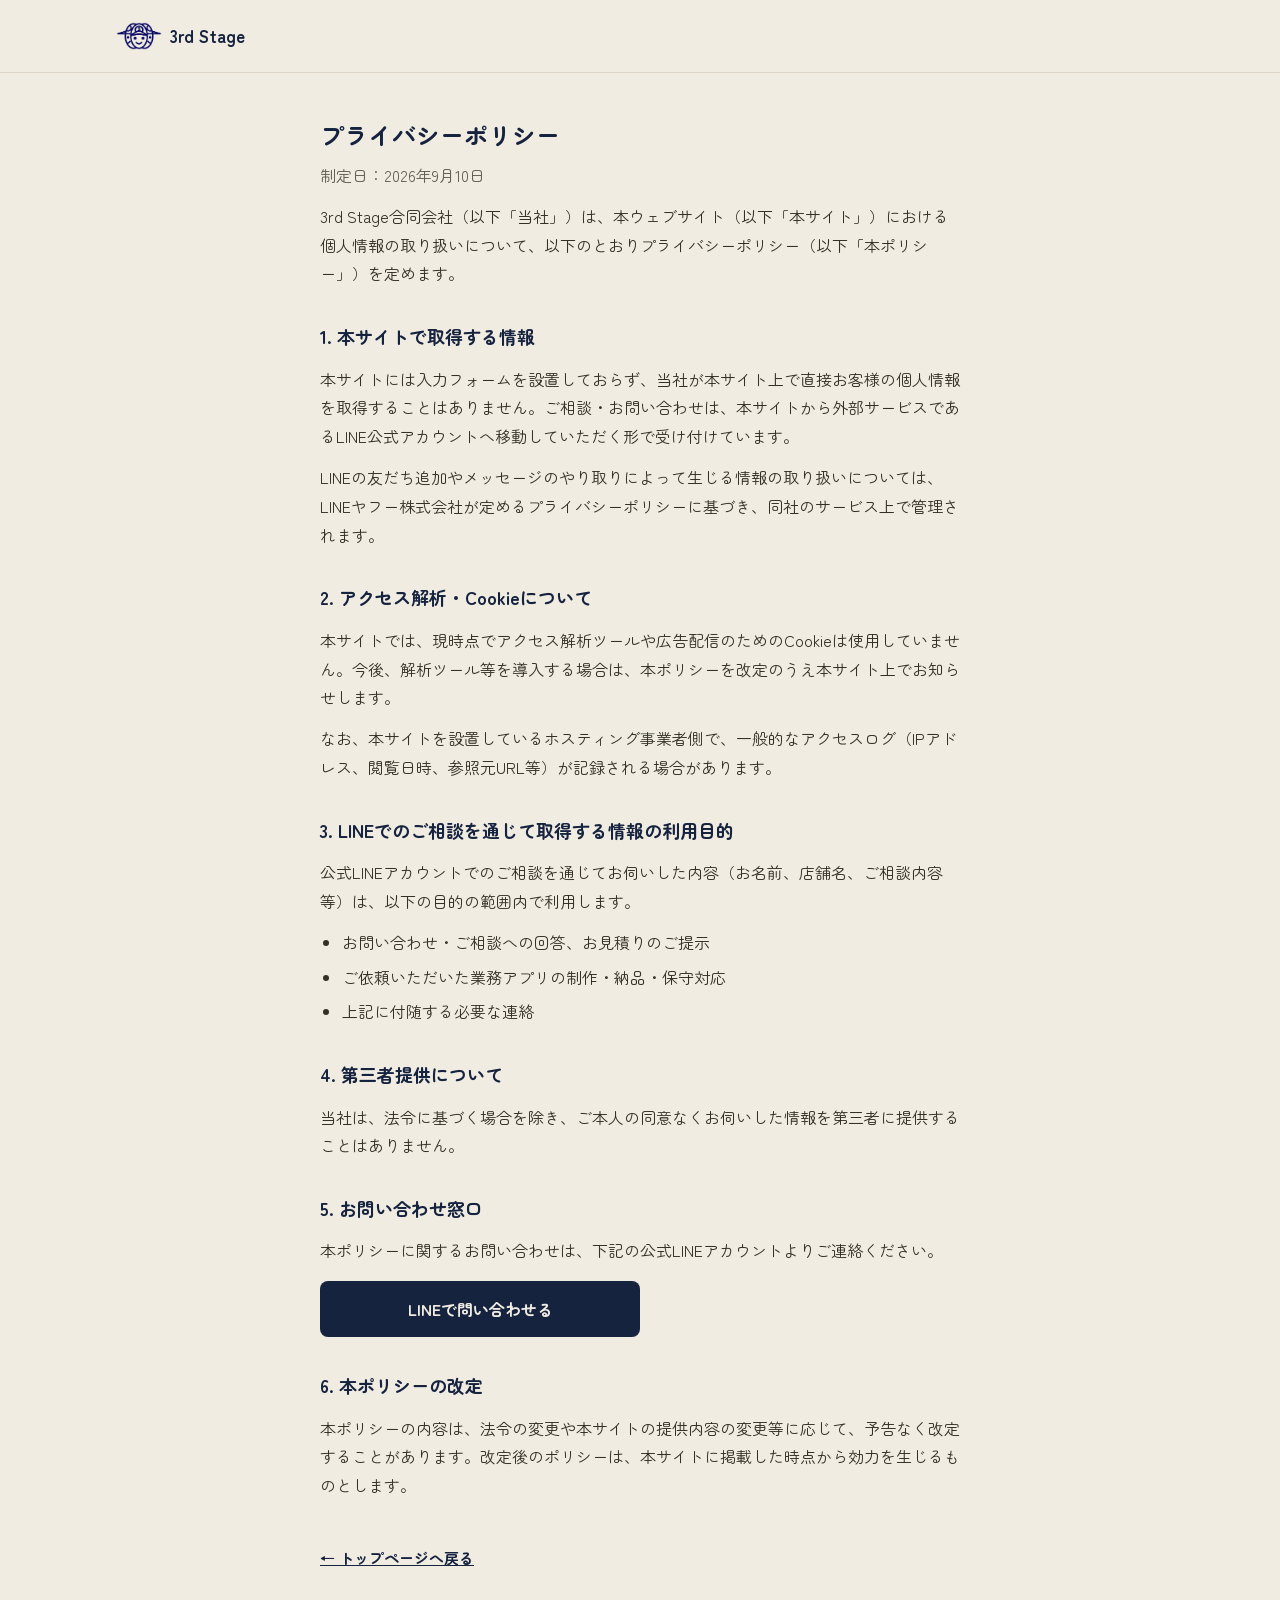
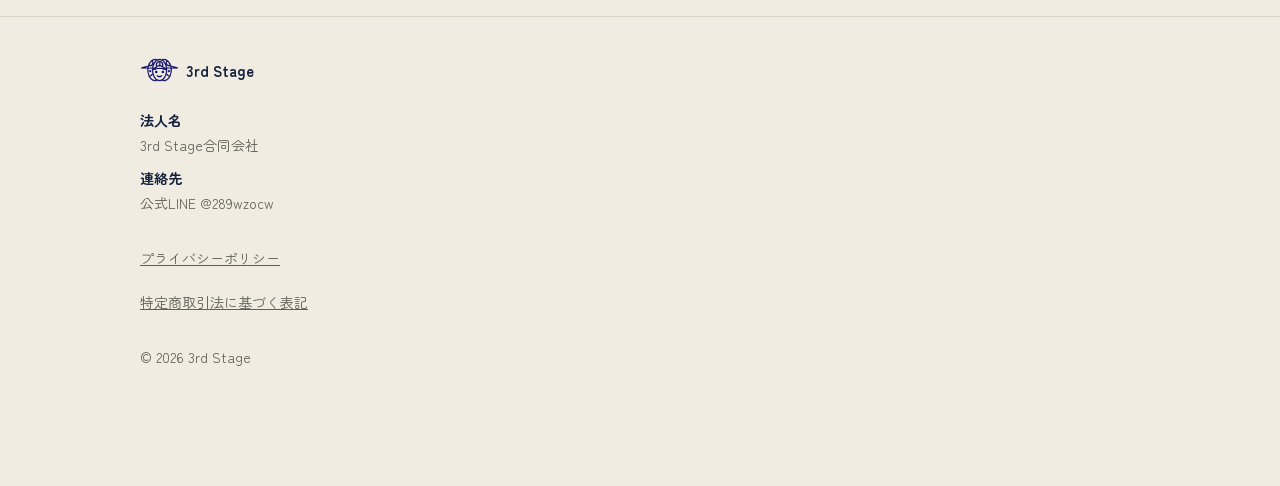
==== site/privacy.html @ 5455c887 "feat: 3rd Stage公式LPを初回公開用に整備 privacy.html・tokushoho.htmlを新規作成し、SNS実URL・LINE公式URL反映後の 残ブロッカーを解消。素材/許諾" ====
<!DOCTYPE html>
<html lang="ja">
<head>
<meta charset="UTF-8">
<meta name="viewport" content="width=device-width, initial-scale=1, viewport-fit=cover">
<title>プライバシーポリシー｜3rd Stage</title>
<meta name="description" content="3rd Stage公式サイトのプライバシーポリシーです。">
<link rel="icon" href="assets/img/favicon-32.png" sizes="32x32">
<link rel="apple-touch-icon" href="assets/img/apple-touch-icon-180.png">
<link rel="preconnect" href="https://fonts.googleapis.com">
<link rel="preconnect" href="https://fonts.gstatic.com" crossorigin>
<link href="https://fonts.googleapis.com/css2?family=Zen+Maru+Gothic:wght@400;500;700&display=swap" rel="stylesheet">
<link rel="stylesheet" href="assets/css/base.css">
<link rel="stylesheet" href="assets/css/style.css">
</head>
<body>

<header class="site-header">
  <div class="header-inner">
    <a href="index.html" class="logo">
      <img src="assets/img/logo-icon.png" alt="3rd Stage" class="logo-icon" width="240" height="146">
      <span class="logo-text">3rd Stage</span>
    </a>
  </div>
</header>

<main>
  <section class="legal-page">
    <div class="container">
      <h1 class="legal-title">プライバシーポリシー</h1>
      <p class="legal-updated">制定日：2026年9月10日</p>

      <p class="legal-lead">3rd Stage合同会社（以下「当社」）は、本ウェブサイト（以下「本サイト」）における個人情報の取り扱いについて、以下のとおりプライバシーポリシー（以下「本ポリシー」）を定めます。</p>

      <h2 class="legal-heading">1. 本サイトで取得する情報</h2>
      <p>本サイトには入力フォームを設置しておらず、当社が本サイト上で直接お客様の個人情報を取得することはありません。ご相談・お問い合わせは、本サイトから外部サービスであるLINE公式アカウントへ移動していただく形で受け付けています。</p>
      <p>LINEの友だち追加やメッセージのやり取りによって生じる情報の取り扱いについては、LINEヤフー株式会社が定めるプライバシーポリシーに基づき、同社のサービス上で管理されます。</p>

      <h2 class="legal-heading">2. アクセス解析・Cookieについて</h2>
      <p>本サイトでは、現時点でアクセス解析ツールや広告配信のためのCookieは使用していません。今後、解析ツール等を導入する場合は、本ポリシーを改定のうえ本サイト上でお知らせします。</p>
      <p>なお、本サイトを設置しているホスティング事業者側で、一般的なアクセスログ（IPアドレス、閲覧日時、参照元URL等）が記録される場合があります。</p>

      <h2 class="legal-heading">3. LINEでのご相談を通じて取得する情報の利用目的</h2>
      <p>公式LINEアカウントでのご相談を通じてお伺いした内容（お名前、店舗名、ご相談内容等）は、以下の目的の範囲内で利用します。</p>
      <ul class="legal-list">
        <li>お問い合わせ・ご相談への回答、お見積りのご提示</li>
        <li>ご依頼いただいた業務アプリの制作・納品・保守対応</li>
        <li>上記に付随する必要な連絡</li>
      </ul>

      <h2 class="legal-heading">4. 第三者提供について</h2>
      <p>当社は、法令に基づく場合を除き、ご本人の同意なくお伺いした情報を第三者に提供することはありません。</p>

      <h2 class="legal-heading">5. お問い合わせ窓口</h2>
      <p>本ポリシーに関するお問い合わせは、下記の公式LINEアカウントよりご連絡ください。</p>
      <a href="https://lin.ee/VlXBZzh" class="btn-primary legal-cta" target="_blank" rel="noopener">LINEで問い合わせる</a>

      <h2 class="legal-heading">6. 本ポリシーの改定</h2>
      <p>本ポリシーの内容は、法令の変更や本サイトの提供内容の変更等に応じて、予告なく改定することがあります。改定後のポリシーは、本サイトに掲載した時点から効力を生じるものとします。</p>

      <a href="index.html" class="legal-back">← トップページへ戻る</a>
    </div>
  </section>
</main>

<footer id="company">
  <div class="container">
    <div class="footer-logo">
      <img src="assets/img/logo-icon.png" alt="" width="240" height="146">
      <span>3rd Stage</span>
    </div>
    <dl class="footer-company">
      <dt>法人名</dt><dd>3rd Stage合同会社</dd>
      <dt>連絡先</dt><dd>公式LINE @289wzocw</dd>
    </dl>
    <div class="footer-legal">
      <a href="privacy.html">プライバシーポリシー</a>
      <a href="tokushoho.html">特定商取引法に基づく表記</a>
    </div>
    <p>&copy; 2026 3rd Stage</p>
  </div>
</footer>

</body>
</html>
---- site/assets/css/base.css ----
/* ===========================================================
   3rd Stage 公式LP - base.css
   リセット / CSS変数（配色・書体・余白・部品の規則）

   配色はLP専用の例外設定。3rd Stage全体のブランドカラー
   （紺 #1A1A6E / 生成り白 #FBFAF6）とは異なる。ロゴ画像自体は
   原本の #1A1A6E のまま（意図的な選択。詳細は CLAUDE.md 参照）。

   余白・書体階層・部品の規則（角丸8px等）は design canvas の
   採用案（B案）に基づく。
   =========================================================== */

:root {
  /* ---- LP専用配色 ---- */
  --color-navy: #16233F;
  --color-cream: #F0ECE2;
  --color-text: #333127;
  --color-text-sub: #5f5f57;
  --color-border: #ddd6c8;
  --color-border-soft: #eae5d8;
  --color-emphasis-bg: #e6e0d1;
  --color-invert-bg: var(--color-navy);
  --color-invert-text: var(--color-cream);
  --color-placeholder-bg: #e3ded0;
  --color-placeholder-border: #b9b2a0;
  --color-placeholder-text: #9a917c;
  --color-todo-bg: #fff3c4;
  --color-todo-text: #6b5400;
  --color-link-hover: #0d1730;

  /* ---- 書体 ---- */
  --font: 'Zen Maru Gothic', 'Hiragino Maru Gothic ProN', 'Noto Sans JP', sans-serif;

  /* ---- 余白・部品の規則（design canvas B案） ---- */
  --radius: 8px;
  --space-section: 44px;
  --header-h: 56px;
  --header-h-pc: 72px;
  --follow-h: 76px;
  --max-width: 1080px;
  --safe-top: env(safe-area-inset-top, 0px);
  --safe-bottom: env(safe-area-inset-bottom, 0px);
}

* { box-sizing: border-box; }
html { -webkit-text-size-adjust: 100%; }

body {
  margin: 0;
  font-family: var(--font);
  color: var(--color-text);
  background: var(--color-cream);
  font-size: 16px;
  line-height: 1.8;
  -webkit-font-smoothing: antialiased;
}

img { max-width: 100%; display: block; }
a { color: inherit; text-decoration: none; }
a:hover { color: var(--color-link-hover); }
ul { margin: 0; padding: 0; list-style: none; }
h1, h2, h3, p, dl, dd { margin: 0; }
button { font-family: inherit; cursor: pointer; background: none; border: none; padding: 0; }

.container {
  max-width: var(--max-width);
  margin: 0 auto;
  padding: 0 20px;
}

@media (min-width: 768px) {
  .container { padding: 0 40px; }
}

/* ---- 汎用部品 ---- */
.section-heading {
  font-size: 22px;
  font-weight: 700;
  line-height: 1.5;
  color: var(--color-navy);
  margin-bottom: 28px;
}

.placeholder-box {
  background: var(--color-placeholder-bg);
  border: 1px dashed var(--color-placeholder-border);
  border-radius: var(--radius);
  color: var(--color-placeholder-text);
  display: flex;
  align-items: center;
  justify-content: center;
  text-align: center;
  font-size: 13px;
  line-height: 1.6;
  padding: 8px;
  width: 100%;
}
.ratio-16-10 { aspect-ratio: 16 / 10; }
.ratio-4-3 { aspect-ratio: 4 / 3; }
.ratio-1-1 { aspect-ratio: 1 / 1; border-radius: 50%; }

.todo {
  display: inline-block;
  background: var(--color-todo-bg);
  color: var(--color-todo-text);
  font-size: 11px;
  font-weight: 700;
  padding: 1px 6px;
  border-radius: 3px;
  margin: 0 2px;
  vertical-align: middle;
}

.btn-primary {
  display: flex;
  align-items: center;
  justify-content: center;
  width: 100%;
  height: 56px;
  background: var(--color-navy);
  color: var(--color-cream);
  font-size: 16px;
  font-weight: 700;
  border: none;
  border-radius: var(--radius);
  text-align: center;
  line-height: 1.4;
  padding: 8px 16px;
}
.btn-primary:hover { color: var(--color-cream); background: var(--color-link-hover); }
.btn-primary .btn-note { font-size: 12px; font-weight: 500; }

.btn-sub-note {
  text-align: center;
  font-size: 15px;
  color: var(--color-text-sub);
  margin-top: 10px;
}
---- site/assets/css/style.css ----
/* ===========================================================
   3rd Stage 公式LP - style.css
   セクション別スタイル（SP基準 375px〜430px／PCは768px以上）
   =========================================================== */

section { scroll-margin-top: calc(var(--header-h) + var(--safe-top) + 8px); }

/* ===== 0. ヘッダー ===== */
header.site-header {
  position: sticky;
  top: 0;
  z-index: 100;
  background: var(--color-cream);
  border-bottom: 1px solid var(--color-border);
  padding-top: var(--safe-top);
}
.header-inner {
  max-width: var(--max-width);
  margin: 0 auto;
  height: var(--header-h);
  padding: 0 16px;
  display: flex;
  align-items: center;
  justify-content: space-between;
}
.logo {
  display: flex;
  align-items: center;
  gap: 8px;
  padding: 8px 0;
  min-height: 44px;
}
.logo-icon { height: 28px; width: auto; display: block; }
.logo-text { font-size: 17px; font-weight: 700; color: var(--color-navy); }

.menu-btn {
  display: flex;
  align-items: center;
  gap: 4px;
  min-width: 44px;
  min-height: 44px;
  padding: 8px 10px;
  border: 1px solid var(--color-border);
  border-radius: 6px;
  font-size: 14px;
  font-weight: 700;
  color: var(--color-navy);
}
.menu-btn svg { display: block; }

.pc-nav { display: none; }
.pc-nav ul { display: flex; align-items: center; gap: 28px; }
.pc-nav a { font-size: 15px; font-weight: 500; }
.pc-cta {
  display: none;
  align-items: center;
  justify-content: center;
  height: 40px;
  padding: 0 20px;
  background: var(--color-navy);
  color: var(--color-cream);
  border-radius: 6px;
  font-weight: 700;
  font-size: 14px;
}
.pc-cta:hover { color: var(--color-cream); background: var(--color-link-hover); }

/* モバイルメニュー：全画面オーバーレイ */
.mobile-menu {
  position: fixed;
  inset: 0;
  background: var(--color-cream);
  z-index: 200;
  padding-top: calc(var(--safe-top) + var(--header-h));
  padding-bottom: var(--safe-bottom);
  display: none;
  flex-direction: column;
}
.mobile-menu.open { display: flex; }
/* モバイルメニュー表示中は背面のスクロールを止める */
body.menu-open-lock { overflow: hidden; overscroll-behavior: none; }
.mobile-menu-close {
  position: absolute;
  top: calc(var(--safe-top) + 8px);
  right: 16px;
  min-width: 44px;
  min-height: 44px;
  border: 1px solid var(--color-border);
  border-radius: 6px;
  font-size: 20px;
  color: var(--color-navy);
}
.mobile-menu nav { flex: 1; overflow-y: auto; }
.mobile-menu nav a {
  display: flex;
  align-items: center;
  height: 56px;
  padding: 0 24px;
  border-bottom: 1px solid var(--color-border);
  font-size: 17px;
  font-weight: 700;
  color: var(--color-navy);
}
.mobile-menu .cta-wrap { padding: 20px 24px; }

/* ===== 1. ファーストビュー ===== */
#fv { padding: var(--space-section) 0; background: var(--color-cream); }
.fv-kicker { font-size: 15px; color: var(--color-navy); font-weight: 700; margin-bottom: 14px; }
.fv-main {
  font-size: 27px;
  font-weight: 700;
  line-height: 1.5;
  color: var(--color-navy);
  margin-bottom: 22px;
}
.fv-sub { font-size: 16px; line-height: 1.8; color: var(--color-text); margin-bottom: 22px; }
.fv-sub p { margin-bottom: 14px; }
.fv-sub p:last-child { margin-bottom: 0; }
.fv-emphasis {
  margin-top: 22px;
  border: 1px solid var(--color-navy);
  border-radius: var(--radius);
  padding: 14px 22px;
  text-align: center;
  font-size: 16px;
  font-weight: 700;
  color: var(--color-navy);
  line-height: 1.5;
}
.fv-visual { margin-top: 32px; }
.phone-frame {
  max-width: 260px;
  margin: 0 auto;
  border: 3px solid var(--color-navy);
  border-radius: 22px;
  padding: 10px;
  height: 300px;
  overflow: hidden;
  position: relative;
}
.phone-frame .placeholder-box { height: 380px; } /* 下端で切れて見えるよう枠より大きくする */

/* ===== 2. 信頼バー ===== */
#trust {
  background: var(--color-navy);
  color: var(--color-cream);
  padding: 22px 0;
}
.trust-grid {
  display: grid;
  grid-template-columns: 1fr 1fr;
  gap: 1px;
  background: rgba(240,236,226,0.2);
  border: 1px solid rgba(240,236,226,0.2);
}
.trust-cell {
  background: var(--color-navy);
  padding: 18px 10px;
  text-align: center;
  font-size: 14px;
  font-weight: 700;
  line-height: 1.5;
  display: flex;
  align-items: center;
  justify-content: center;
  min-height: 76px;
}
/* 実数字（制作アプリ数・導入店舗数）が未確定の間、確定済み2項目のみを中央寄せ2カラムで表示。
   デスクトップの4カラム上書き（本ファイル後方のメディアクエリ）より優先させるため複合セレクタで詳細度を上げる */
.trust-grid.trust-grid--2 { grid-template-columns: repeat(2, 1fr); max-width: 480px; margin: 0 auto; }

/* ===== 3. お困りごと ===== */

#trouble { padding: var(--space-section) 0; background: var(--color-cream); }
.trouble-group { margin-bottom: 36px; }
.trouble-group:last-child { margin-bottom: 0; }
.trouble-group-heading {
  font-size: 17px;
  font-weight: 700;
  color: var(--color-navy);
  border-left: 4px solid var(--color-navy);
  padding-left: 14px;
  margin-bottom: 22px;
  line-height: 1.5;
}
.trouble-card {
  border: 1px solid var(--color-border);
  border-radius: var(--radius);
  padding: 16px;
  margin-bottom: 12px;
}
.trouble-card:last-child { margin-bottom: 0; }
.trouble-card-title {
  font-size: 18px;
  font-weight: 700;
  color: var(--color-navy);
  margin-bottom: 8px;
  line-height: 1.5;
}
.trouble-card-body {
  font-size: 16px;
  color: var(--color-text);
  line-height: 1.7;
}
.trouble-card-divider { border-top: 1px solid var(--color-border-soft); margin: 8px 0; }

/* ===== 3.5 ビフォーアフター（新規追加。全14ブロック構成の後に差し込んだ拡張ブロック） ===== */
#before-after { padding: var(--space-section) 0; background: var(--color-cream); }
/* #case の .case-flex はSPで縦積みになる仕様のため流用せず、SPでも横並びを保つ専用クラスにする */
/* 1行目：これまで／(矢印用の空白セル)／いまは　2行目：画像＋キャプション／矢印／画像＋キャプション
   矢印セルを2行目で画像の高さに揃えるため、align-items:centerで行ごとに中央寄せする */
/* 列幅を1frにすると画像同士が離れて見えるため、コンテンツ幅に合わせて中央寄せする */
.ba-flex { display: grid; grid-template-columns: auto auto auto; justify-content: center; align-items: center; gap: 8px 10px; }
.ba-block { text-align: center; }
.ba-arrow { text-align: center; font-size: 20px; color: var(--color-navy); }
.ba-visual { max-width: 130px; margin: 0 auto 8px; border-radius: var(--radius); }
.ba-label { font-size: 15px; font-weight: 700; color: var(--color-navy); text-align: center; }
.ba-caption { font-size: 15px; color: var(--color-text); line-height: 1.5; }
.ba-closing { text-align: center; font-weight: 700; color: var(--color-navy); margin-top: 28px; font-size: 32px; line-height: 1.4; }

/* ===== 4. できること ===== */
#service { padding: var(--space-section) 0; background: var(--color-emphasis-bg); }
.service-item { margin-bottom: 32px; }
.service-item:last-child { margin-bottom: 0; }
.service-title { font-size: 20px; font-weight: 700; color: var(--color-navy); margin-bottom: 8px; line-height: 1.5; }
.service-body { font-size: 16px; color: var(--color-text); margin-bottom: 14px; line-height: 1.7; }
.service-item.emphasis {
  border: 2px solid var(--color-navy);
  border-radius: var(--radius);
  padding: 20px;
  background: var(--color-cream);
}
.service-item.emphasis .service-title { font-size: 21px; }

/* ---- アプリ画面モックアップ（iPhone実機風） ---- */
.app-shot-stage {
  display: flex;
  align-items: center;
  justify-content: center;
  gap: 14px;
  background: var(--color-cream);
  border: 1px solid var(--color-border);
  border-radius: var(--radius);
  padding: 20px 12px;
  width: 100%;
}
.device-frame {
  position: relative;
  height: 340px;
  aspect-ratio: 1206 / 2622;
  border: 3px solid var(--color-navy);
  border-radius: 24px;
  overflow: hidden;
  background: var(--color-navy);
  box-shadow: 0 6px 14px rgba(22, 35, 63, 0.2);
  flex-shrink: 0;
}
.device-frame::before {
  content: "";
  position: absolute;
  top: 6px;
  left: 50%;
  transform: translateX(-50%);
  width: 36%;
  height: 5%;
  background: var(--color-navy);
  border-radius: 999px;
  z-index: 2;
}
.device-frame img {
  width: 100%;
  height: 100%;
  object-fit: cover;
  display: block;
}
.app-shot-stage.two-up .device-frame { height: 300px; }

@media (min-width: 768px) {
  .device-frame { height: 400px; }
  .app-shot-stage.two-up .device-frame { height: 340px; }
}

/* ===== 5. 導入事例 ===== */
#case { padding: var(--space-section) 0; background: var(--color-cream); }
.case-store { font-size: 15px; color: var(--color-text-sub); margin-bottom: 24px; }
.case-block { margin-bottom: 8px; }
.case-label { font-size: 15px; font-weight: 700; color: var(--color-navy); margin-bottom: 8px; }
.case-text { font-size: 16px; color: var(--color-text); margin-top: 8px; line-height: 1.7; }
.case-arrow { text-align: center; font-size: 24px; margin: 16px 0; color: var(--color-navy); }
.case-voice {
  margin-top: 24px;
  border: 1px solid var(--color-border);
  border-radius: var(--radius);
  padding: 16px;
  font-size: 16px;
  font-style: normal;
  color: var(--color-text);
  position: relative;
}
.case-voice .who { display: block; text-align: right; margin-top: 8px; font-style: normal; font-size: 15px; color: var(--color-text-sub); }

/* ===== 6. 中間CTA ===== */
#mid-cta { background: var(--color-navy); padding: 32px 0; }
#mid-cta .mid-cta-container { max-width: 480px; }
#mid-cta .btn-primary { background: var(--color-cream); color: var(--color-navy); }
#mid-cta .btn-primary:hover { background: #fff; }
#mid-cta .btn-sub-note { color: rgba(240,236,226,0.75); }

/* ===== 7. 制作実績 ===== */
#works { padding: var(--space-section) 0; background: var(--color-cream); }
.works-grid { display: grid; grid-template-columns: 1fr; gap: 0; }
.works-item { display: flex; flex-direction: column; margin-bottom: 20px; border: 1px solid var(--color-border); border-radius: var(--radius); overflow: hidden; }
.works-item:last-child { margin-bottom: 0; }
.works-item .placeholder-box { border-radius: 0; border-width: 0 0 1px; }
.works-body { padding: 12px 14px; }
.works-name { font-size: 16px; font-weight: 700; color: var(--color-navy); margin-bottom: 4px; }
.works-desc { font-size: 15px; color: var(--color-text-sub); margin-bottom: 8px; }
.works-tag {
  display: inline-block;
  font-size: 11px;
  border: 1px solid var(--color-border);
  padding: 2px 8px;
  border-radius: 12px;
  color: var(--color-text-sub);
}

/* ===== 8. 選ばれる理由 ===== */
#reasons { padding: var(--space-section) 0; background: var(--color-emphasis-bg); }
.reason-item { padding: 16px 0; border-bottom: 1px solid var(--color-border); }
.reason-item:first-child { padding-top: 0; }
.reason-item:last-child { border-bottom: none; padding-bottom: 0; }
.reason-title { font-size: 18px; font-weight: 700; color: var(--color-navy); margin-bottom: 6px; line-height: 1.5; }
.reason-body { font-size: 16px; color: var(--color-text); }

/* ===== 9. 流れ + 料金 ===== */
#flow { padding: var(--space-section) 0; background: var(--color-cream); }
.flow-step { display: flex; gap: 14px; padding-bottom: 24px; position: relative; }
.flow-step:not(:last-child)::before {
  content: "";
  position: absolute;
  left: 17px;
  top: 40px;
  bottom: 0;
  width: 2px;
  background: var(--color-border);
}
.flow-num {
  flex: none;
  width: 36px;
  height: 36px;
  border-radius: 50%;
  background: var(--color-navy);
  color: var(--color-cream);
  display: flex;
  align-items: center;
  justify-content: center;
  font-weight: 700;
  font-size: 15px;
}
.flow-title { font-size: 16px; font-weight: 700; color: var(--color-navy); margin-bottom: 4px; }
.flow-body { font-size: 16px; color: var(--color-text); line-height: 1.7; }
.flow-emphasis {
  margin-top: 10px;
  border: 1px solid var(--color-navy);
  border-radius: var(--radius);
  background: var(--color-emphasis-bg);
  padding: 10px 14px;
  font-size: 15px;
  font-weight: 700;
  color: var(--color-navy);
}
.price-box {
  margin-top: 8px;
  border: 2px solid var(--color-navy);
  border-radius: var(--radius);
  padding: 20px;
}
.price-heading { font-size: 17px; font-weight: 700; color: var(--color-navy); margin-bottom: 12px; }
.price-body { font-size: 16px; color: var(--color-text); line-height: 1.8; }
.price-body .strong-line { display: block; margin-top: 10px; font-weight: 700; color: var(--color-navy); }

/* ===== 10. よくあるご質問 ===== */
#faq { padding: var(--space-section) 0; background: var(--color-cream); }
.faq-item { padding: 18px 0; border-bottom: 1px solid var(--color-border); }
.faq-item:first-child { padding-top: 0; }
.faq-item:last-child { border-bottom: none; }
.faq-item.emphasis { border: 2px solid var(--color-navy); border-radius: var(--radius); background: var(--color-emphasis-bg); padding: 18px 16px; margin: 8px 0; }
.faq-q { display: flex; gap: 10px; font-size: 17px; font-weight: 700; color: var(--color-navy); margin-bottom: 10px; line-height: 1.5; }
.faq-q .badge {
  flex: none;
  width: 26px; height: 26px;
  border-radius: 50%;
  background: var(--color-navy);
  color: var(--color-cream);
  font-size: 13px;
  display: flex; align-items: center; justify-content: center;
}
.faq-a { font-size: 16px; color: var(--color-text); line-height: 1.8; padding-left: 36px; }
.faq-a strong { color: var(--color-navy); }

/* ===== 11. 私たちについて ===== */
#about { padding: var(--space-section) 0; background: var(--color-cream); }
.member-item { display: flex; gap: 16px; padding: 16px 0; border-bottom: 1px solid var(--color-border); align-items: flex-start; }
.member-item:first-child { padding-top: 0; }
.member-item:last-child { border-bottom: none; }
.member-photo { flex: none; width: 80px; }
.member-body { flex: 1; }
.member-role { font-size: 14px; font-weight: 700; color: var(--color-navy); margin-bottom: 2px; }
.member-name { font-size: 16px; font-weight: 700; color: var(--color-navy); margin-bottom: 6px; }
/* ふりがな部分だけ改行禁止にし、単語の途中（例:「しょうへ／い」）で折り返されるのを防ぐ。
   name全体をnowrapにすると375px幅で横あふれするため、ふりがな単位のみに限定する */
.member-kana { display: inline-block; white-space: nowrap; font-size: 13px; font-weight: 500; color: var(--color-text-sub); }
.member-quote { font-size: 16px; color: var(--color-text); line-height: 1.7; }

/* ===== 12. 最終CTA ===== */
#final-cta { background: var(--color-navy); color: var(--color-cream); padding: 48px 0; }
.final-heading { font-size: 22px; font-weight: 700; line-height: 1.5; margin-bottom: 16px; }
.final-body { font-size: 16px; line-height: 1.8; margin-bottom: 24px; color: rgba(240,236,226,0.85); }
#final-cta .btn-primary { background: var(--color-cream); color: var(--color-navy); }
#final-cta .final-cta-btn { max-width: 320px; }
#final-cta .btn-primary:hover { background: #fff; }
#final-cta .btn-sub-note { color: rgba(240,236,226,0.75); }
.final-qr { display: none; }

/* ===== 13. フッター ===== */
/* SPでは追従CTAバー（14章）が著作権表記に重ならないよう、バーの実高さ分を下部に確保する */
footer { padding: 40px 0 calc(40px + var(--safe-bottom) + var(--follow-h)); border-top: 1px solid var(--color-border); background: var(--color-cream); font-size: 14px; color: var(--color-text-sub); }
.footer-logo { display: flex; align-items: center; gap: 8px; margin-bottom: 24px; }
.footer-logo img { height: 24px; width: auto; }
.footer-logo span { font-weight: 700; font-size: 15px; color: var(--color-navy); }
.footer-company dt { font-weight: 700; color: var(--color-navy); margin-top: 8px; }
.footer-company dt:first-child { margin-top: 0; }
.footer-nav { margin: 24px 0; display: flex; flex-wrap: wrap; gap: 4px 16px; }
.footer-nav a { display: flex; align-items: center; min-height: 44px; }
.footer-nav a:hover { text-decoration: underline; }
.footer-legal { margin: 20px 0; }
.footer-legal a { display: flex; align-items: center; min-height: 44px; text-decoration: underline; }
.footer-sns { display: flex; gap: 10px; margin-bottom: 20px; }
.footer-sns a {
  width: 44px; height: 44px;
  border: 1px solid var(--color-border);
  border-radius: 50%;
  display: flex; align-items: center; justify-content: center;
  color: var(--color-navy);
}
.footer-sns .sns-label {
  position: absolute;
  width: 1px; height: 1px;
  overflow: hidden;
  clip: rect(0 0 0 0);
  white-space: nowrap;
}

/* ===== 14. 追従CTAバー（モバイルのみ） ===== */
#follow-bar {
  position: fixed;
  left: 0; right: 0; bottom: 0;
  z-index: 90;
  background: var(--color-navy);
  padding: 10px 16px calc(10px + var(--safe-bottom));
  transform: translateY(100%);
  transition: transform 0.25s ease;
}
#follow-bar.show { transform: translateY(0); }
#follow-bar .btn-primary { height: 56px; background: var(--color-cream); color: var(--color-navy); }

/* ============================================================
   PC（768px以上）
   ============================================================ */
@media (min-width: 768px) {
  /* --header-hはheader.site-headerの子孫にしか継承されず、sectionはheaderの兄弟要素のため
     :root側で直接上書きする（section側のscroll-margin-topを正しく72pxへ揃えるため） */
  :root { --header-h: var(--header-h-pc); }

  .menu-btn { display: none; }
  .pc-nav { display: flex; align-items: center; gap: 32px; }
  .pc-cta { display: inline-flex; }

  #fv { padding: 72px 0; }
  .fv-flex { display: flex; align-items: center; gap: 48px; }
  .fv-flex .fv-text { flex: 0 0 58%; }
  .fv-flex .fv-visual { flex: 0 0 38%; margin-top: 0; }
  .fv-main { font-size: 34px; }
  .fv-emphasis { text-align: left; }

  .trust-grid { grid-template-columns: repeat(4, 1fr); }

  .trouble-group-flex { display: grid; grid-template-columns: 1fr 1fr; gap: 16px; }
  .trouble-group-flex .trouble-card { margin-bottom: 0; }

  .service-grid-top { display: grid; grid-template-columns: 1fr 1fr; gap: 24px; }
  .service-item { margin-bottom: 0; }
  #service .service-item.emphasis { margin-top: 24px; }

  .case-flex { display: grid; grid-template-columns: 1fr auto 1fr; align-items: center; gap: 16px; }
  .case-arrow { margin: 0; }
  .case-voice { max-width: 480px; margin-left: auto; margin-right: auto; margin-top: 24px; }

  .ba-flex { gap: 16px 24px; }
  .ba-visual { max-width: 220px; }
  .ba-arrow { font-size: 28px; }
  .ba-closing { font-size: 40px; margin-top: 32px; }

  .works-grid { grid-template-columns: repeat(3, 1fr); gap: 20px; }
  .works-item { margin-bottom: 0; }

  .reasons-grid { display: grid; grid-template-columns: 1fr 1fr; gap: 0 32px; }
  .reason-item.full { grid-column: 1 / -1; }

  .flow-flex { display: flex; gap: 24px; }
  .flow-step { flex: 1; flex-direction: column; padding-bottom: 0; }
  .flow-step:not(:last-child)::before { left: 50%; top: 18px; right: -12px; bottom: auto; width: auto; height: 2px; }
  .flow-num { margin-bottom: 10px; }

  .final-flex { display: flex; align-items: center; justify-content: space-between; gap: 48px; }
  .final-flex .final-text { flex: 1; }
  .final-qr { display: flex; flex: none; flex-direction: column; align-items: center; gap: 10px; width: 180px; }
  .final-qr .qr-img { width: 100%; aspect-ratio: 1/1; border-radius: var(--radius); background: #fff; }
  .final-qr p { font-size: 12px; text-align: center; color: rgba(240,236,226,0.75); }
  #final-cta .btn-primary { max-width: 320px; }

  #follow-bar { display: none; }
}

/* ===== 15. 法的ページ（privacy.html / tokushoho.html） ===== */
.legal-page { padding: var(--space-section) 0; max-width: 720px; margin: 0 auto; }
.legal-title { font-size: 24px; font-weight: 700; line-height: 1.5; color: var(--color-navy); margin-bottom: 8px; }
.legal-updated { font-size: 14px; color: var(--color-text-sub); margin-bottom: 24px; }
.legal-lead { font-size: 16px; line-height: 1.8; margin-bottom: 24px; }
.legal-heading { font-size: 18px; font-weight: 700; color: var(--color-navy); margin: 32px 0 12px; }
.legal-page p { font-size: 16px; line-height: 1.8; margin-bottom: 12px; }
.legal-list { margin: 0 0 12px; padding-left: 1.4em; }
.legal-list li { font-size: 16px; line-height: 1.8; list-style: disc; margin-bottom: 6px; }
.legal-cta { max-width: 320px; margin: 16px 0 8px; }
.legal-table { border-top: 1px solid var(--color-border); }
.legal-table dt { font-size: 14px; font-weight: 700; color: var(--color-navy); padding: 16px 0 4px; }
.legal-table dd { font-size: 16px; line-height: 1.8; padding-bottom: 16px; border-bottom: 1px solid var(--color-border); }
.legal-table dd:last-of-type { border-bottom: none; }
.legal-table a { text-decoration: underline; }
.legal-back { display: inline-block; margin-top: 32px; font-size: 15px; font-weight: 700; color: var(--color-navy); text-decoration: underline; }

@media (min-width: 768px) {
  .legal-table { display: grid; grid-template-columns: 220px 1fr; column-gap: 24px; }
  .legal-table dt { border-bottom: 1px solid var(--color-border); display: flex; align-items: center; }
}
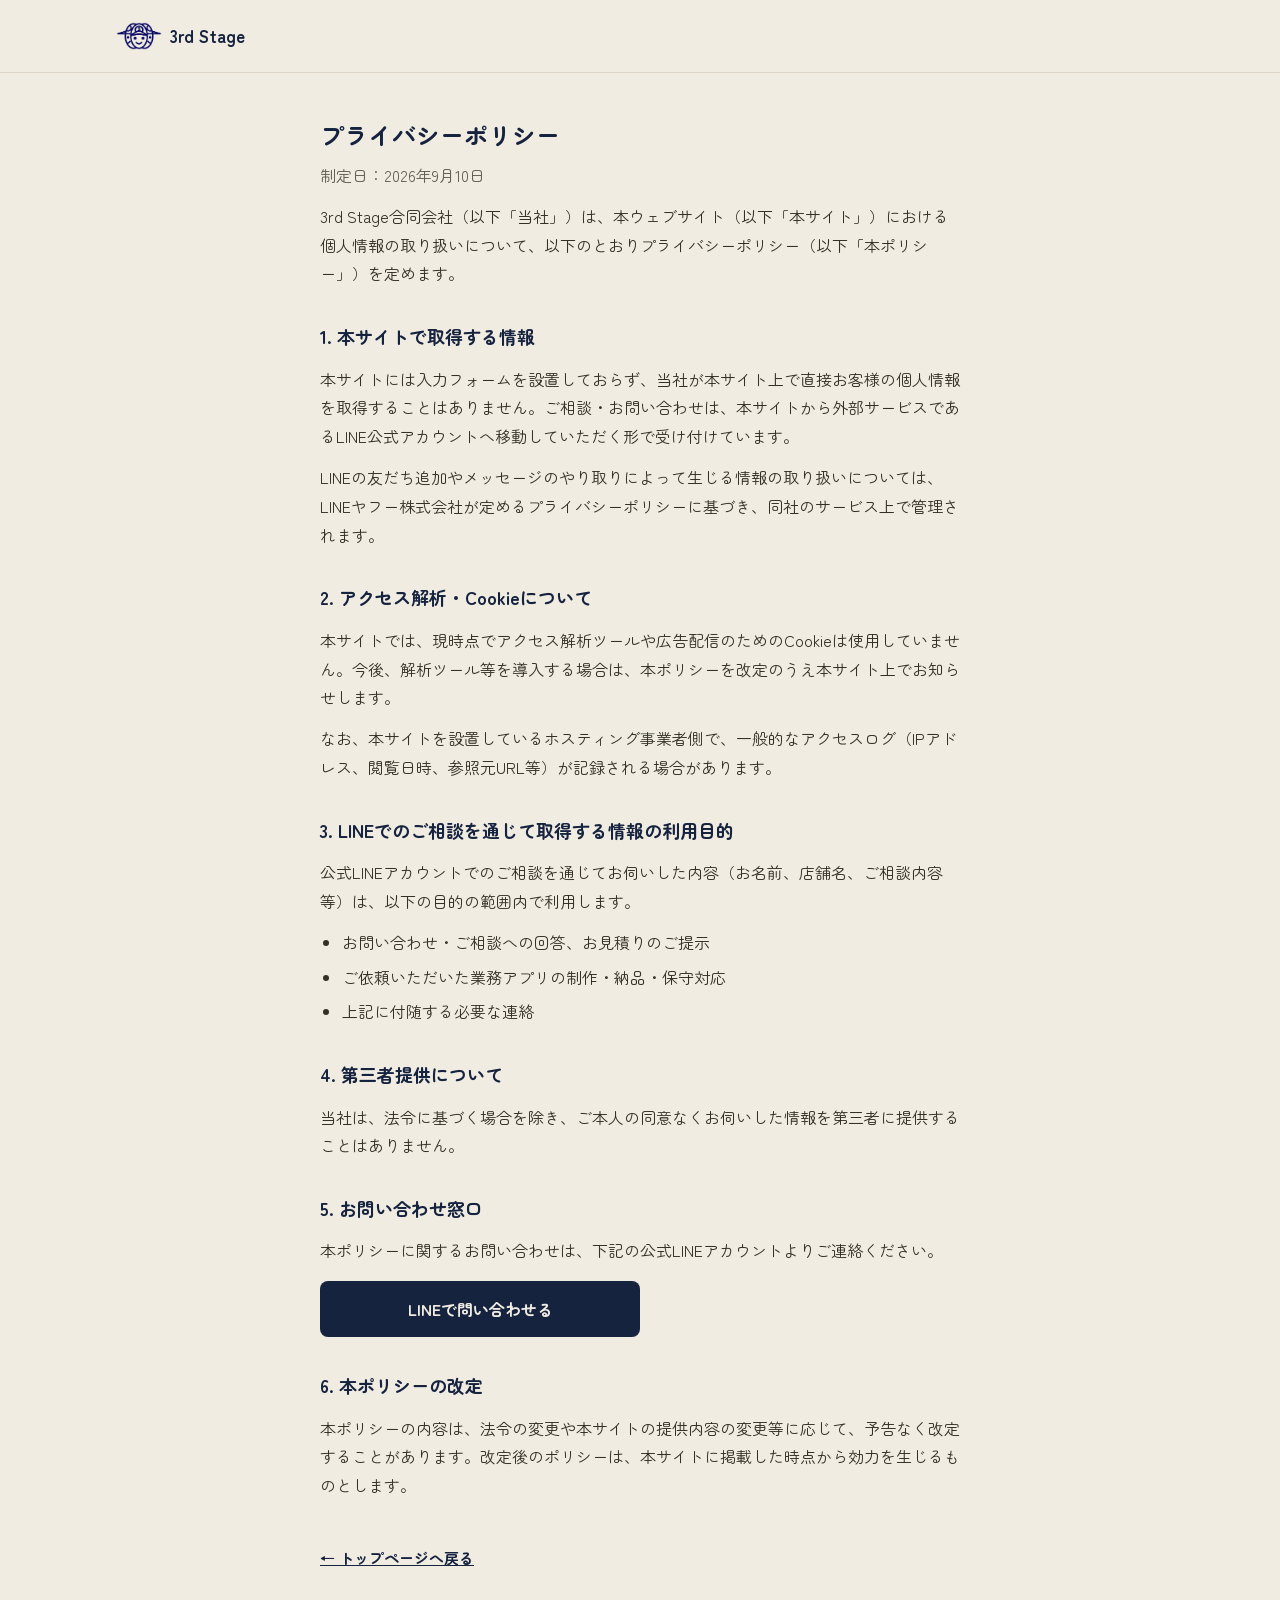
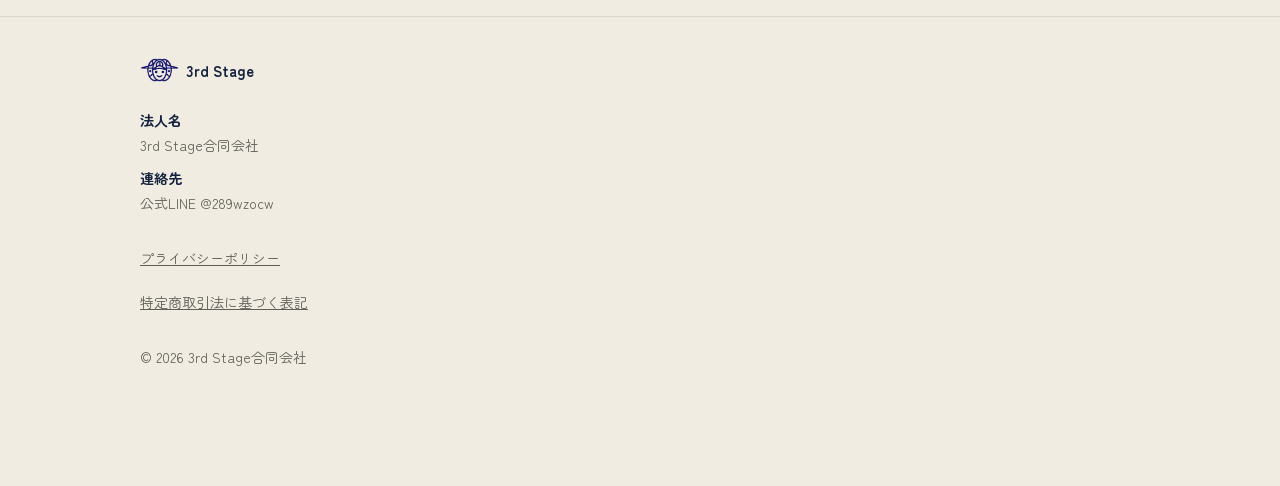
==== commit 64bb69dd: "feat: 信頼バー作り替えとFV直後の縮小版「私たち」を追加、第2回クロスレビュー指摘12件を修正 - 信頼バーを3項目に変更、FV直後に縮小版「私たち」を追加 - ネット不要の訴求を「一部のアプリ" ====
--- a/site/privacy.html
+++ b/site/privacy.html
@@ -18,7 +18,7 @@
 <header class="site-header">
   <div class="header-inner">
     <a href="index.html" class="logo">
-      <img src="assets/img/logo-icon.png" alt="3rd Stage" class="logo-icon" width="240" height="146">
+      <img src="assets/img/logo-icon.png" alt="" class="logo-icon" width="240" height="146">
       <span class="logo-text">3rd Stage</span>
     </a>
   </div>
@@ -77,7 +77,7 @@
       <a href="privacy.html">プライバシーポリシー</a>
       <a href="tokushoho.html">特定商取引法に基づく表記</a>
     </div>
-    <p>&copy; 2026 3rd Stage</p>
+    <p>&copy; 2026 3rd Stage合同会社</p>
   </div>
 </footer>
 
--- a/site/assets/css/style.css
+++ b/site/assets/css/style.css
@@ -127,18 +127,14 @@
   color: var(--color-navy);
   line-height: 1.5;
 }
-.fv-visual { margin-top: 32px; }
-.phone-frame {
-  max-width: 260px;
-  margin: 0 auto;
-  border: 3px solid var(--color-navy);
-  border-radius: 22px;
-  padding: 10px;
-  height: 300px;
-  overflow: hidden;
-  position: relative;
-}
-.phone-frame .placeholder-box { height: 380px; } /* 下端で切れて見えるよう枠より大きくする */
+.fv-visual { margin-top: 32px; display: flex; justify-content: center; }
+/* .device-frameの定義（できることセクションと共通）は下記4章参照。
+   複合セレクタにして、後方で定義される.device-frameの高さより詳細度を上げて確実に上書きする */
+.device-frame.fv-device { height: 320px; }
+
+@media (min-width: 768px) {
+  .device-frame.fv-device { height: 380px; }
+}
 
 /* ===== 2. 信頼バー ===== */
 #trust {
@@ -168,6 +164,20 @@
 /* 実数字（制作アプリ数・導入店舗数）が未確定の間、確定済み2項目のみを中央寄せ2カラムで表示。
    デスクトップの4カラム上書き（本ファイル後方のメディアクエリ）より優先させるため複合セレクタで詳細度を上げる */
 .trust-grid.trust-grid--2 { grid-template-columns: repeat(2, 1fr); max-width: 480px; margin: 0 auto; }
+/* 3項目版。375px幅でも3列を保つため文字と余白を詰める */
+.trust-grid.trust-grid--3 { grid-template-columns: repeat(3, 1fr); max-width: 720px; margin: 0 auto; }
+.trust-grid--3 .trust-cell { font-size: 13px; padding: 14px 6px; }
+
+/* ===== 2.5 私たち（縮小版） ===== */
+#about-mini { padding: 32px 0; background: var(--color-emphasis-bg); }
+#about-mini .section-heading { margin-bottom: 12px; }
+.nowrap { white-space: nowrap; }
+.about-mini-lead { font-size: 16px; line-height: 1.8; margin-bottom: 16px; }
+.about-mini-members { display: grid; grid-template-columns: 1fr 1fr; gap: 12px; }
+.about-mini-member { background: var(--color-cream); border: 1px solid var(--color-border); border-radius: var(--radius); padding: 14px 12px; }
+.about-mini-member .member-name { margin-bottom: 0; }
+.about-mini-link { margin-top: 12px; text-align: right; font-size: 15px; }
+.about-mini-link a { display: inline-block; padding: 12px 0; color: var(--color-navy); font-weight: 700; text-decoration: underline; }
 
 /* ===== 3. お困りごと ===== */
 
@@ -213,7 +223,9 @@
 .ba-flex { display: grid; grid-template-columns: auto auto auto; justify-content: center; align-items: center; gap: 8px 10px; }
 .ba-block { text-align: center; }
 .ba-arrow { text-align: center; font-size: 20px; color: var(--color-navy); }
-.ba-visual { max-width: 130px; margin: 0 auto 8px; border-radius: var(--radius); }
+/* height:autoが無いとwidth/height属性（374x378）由来の高さがそのまま残り、
+   max-widthで幅だけ縮んで縦長に潰れて見えるバグがあったため明示する */
+.ba-visual { max-width: 130px; height: auto; margin: 0 auto 8px; border-radius: var(--radius); }
 .ba-label { font-size: 15px; font-weight: 700; color: var(--color-navy); text-align: center; }
 .ba-caption { font-size: 15px; color: var(--color-text); line-height: 1.5; }
 .ba-closing { text-align: center; font-weight: 700; color: var(--color-navy); margin-top: 28px; font-size: 32px; line-height: 1.4; }
@@ -451,6 +463,8 @@
   white-space: nowrap;
 }
 
+.reason-note { display: block; margin-top: 6px; font-size: 14px; color: var(--color-text-sub); }
+
 /* ===== 14. 追従CTAバー（モバイルのみ） ===== */
 #follow-bar {
   position: fixed;
@@ -459,9 +473,10 @@
   background: var(--color-navy);
   padding: 10px 16px calc(10px + var(--safe-bottom));
   transform: translateY(100%);
-  transition: transform 0.25s ease;
-}
-#follow-bar.show { transform: translateY(0); }
+  visibility: hidden; /* 画面外にいる間はTabキーでフォーカスが当たらないようにする */
+  transition: transform 0.25s ease, visibility 0s linear 0.25s;
+}
+#follow-bar.show { transform: translateY(0); visibility: visible; transition: transform 0.25s ease, visibility 0s; }
 #follow-bar .btn-primary { height: 56px; background: var(--color-cream); color: var(--color-navy); }
 
 /* ============================================================
@@ -515,7 +530,9 @@
   .final-flex { display: flex; align-items: center; justify-content: space-between; gap: 48px; }
   .final-flex .final-text { flex: 1; }
   .final-qr { display: flex; flex: none; flex-direction: column; align-items: center; gap: 10px; width: 180px; }
-  .final-qr .qr-img { width: 100%; aspect-ratio: 1/1; border-radius: var(--radius); background: #fff; }
+  /* height:autoが無いとwidth/height属性（540x540）由来の高さがそのまま残り、
+     aspect-ratioが効かずQRコードが縦長に潰れて見えるバグがあったため明示する */
+  .final-qr .qr-img { width: 100%; height: auto; aspect-ratio: 1/1; border-radius: var(--radius); background: #fff; }
   .final-qr p { font-size: 12px; text-align: center; color: rgba(240,236,226,0.75); }
   #final-cta .btn-primary { max-width: 320px; }
 
@@ -540,6 +557,16 @@
 .legal-back { display: inline-block; margin-top: 32px; font-size: 15px; font-weight: 700; color: var(--color-navy); text-decoration: underline; }
 
 @media (min-width: 768px) {
+  /* ラベル(dt)と内容(dd)を同じグリッド行に並べる。
+     dtのpadding-topがddと揃っていない・align-items:centerで内容が複数行の行だけ
+     ラベルが下に沈んで見える、という2つの原因でラベルと内容の1行目がずれて見えていたため、
+     paddingを揃えて上揃え（flex-start）に統一する */
   .legal-table { display: grid; grid-template-columns: 220px 1fr; column-gap: 24px; }
-  .legal-table dt { border-bottom: 1px solid var(--color-border); display: flex; align-items: center; }
-}
+  .legal-table dt {
+    padding: 16px 0;
+    border-bottom: 1px solid var(--color-border);
+    display: flex;
+    align-items: flex-start;
+  }
+  .legal-table dd { padding-top: 16px; }
+}
